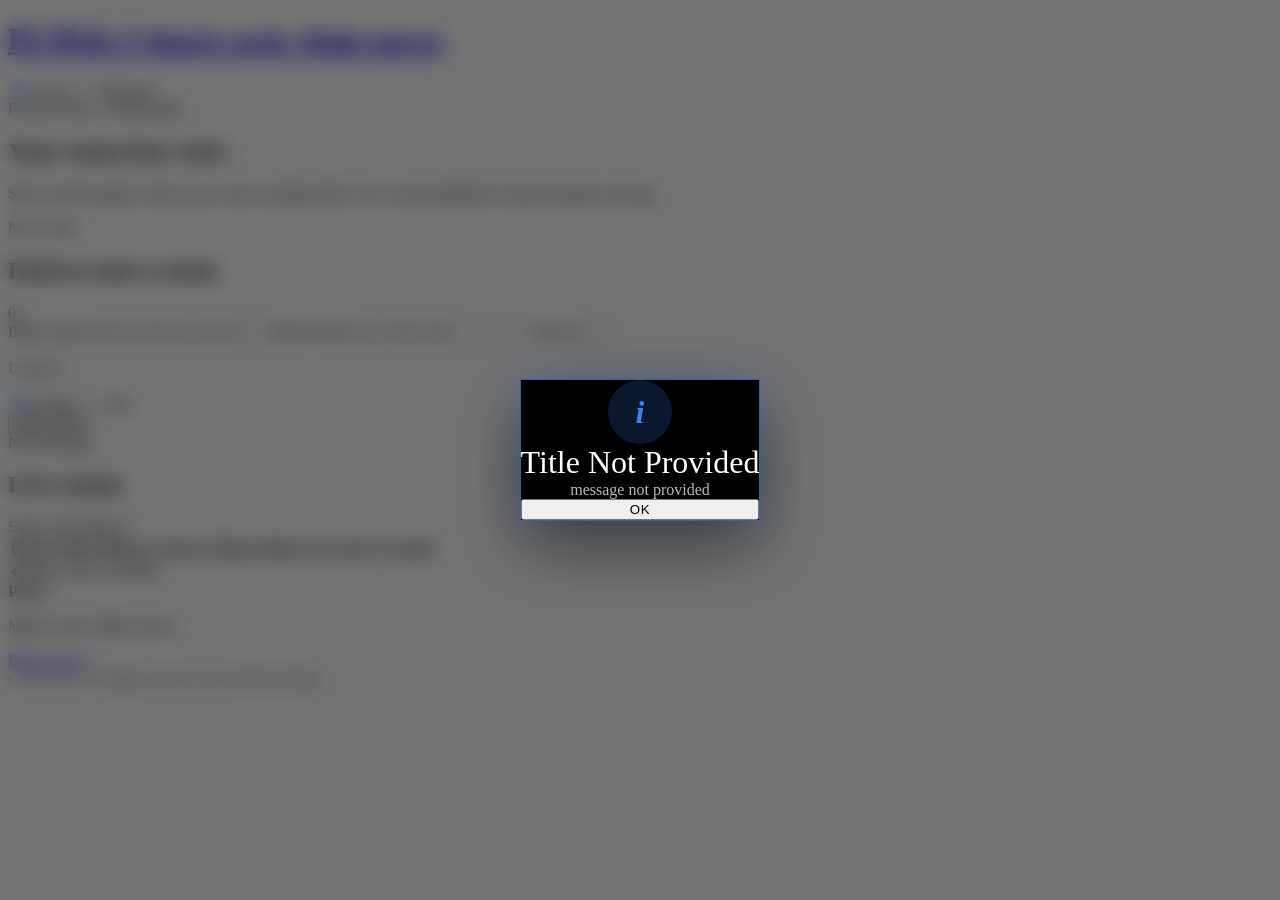
==== index.html @ 02370afb "namePattern" ====
<!doctype html>
<html lang="en">
<head>
    <meta charset="utf-8">
    <meta name="viewport" content="width=device-width, initial-scale=1, viewport-fit=cover">
    <title>Play Pick 2 | Match cards. Make moves</title>
    <meta name="description" content="Create a private Pick 2 game, invite your players, and start the next deal.">
    <meta name="robots" content="index, follow, max-image-preview:large, max-snippet:-1, max-video-preview:-1">
    <link rel="canonical" href="https://danieltongu.github.io/pick-2/">
    <link rel="sitemap" href="https://danieltongu.github.io/pick-2/sitemap.xml">
    <meta name="google-site-verification" content="1y4PstMN0Q7yR-3xCeDPlAHfFBGO3HrWMhTDX8tGJnk">

    <meta property="og:type" content="website">
    <meta property="og:site_name" content="Pick 2">
    <meta property="og:title" content="Play Pick 2 | Match cards. Make moves">
    <meta property="og:description" content="Create a private game, invite your players, and start the next deal.">
    <meta property="og:url" content="https://danieltongu.github.io/pick-2/">
    <meta property="og:locale" content="en_US">

    <meta name="twitter:card" content="summary">
    <meta name="twitter:title" content="Play Pick 2 | Match cards. Make moves">
    <meta name="twitter:description" content="Create a private game, invite your players, and start the next deal.">

    <meta name="pick-2-shared-root" content="./ui/">
    <meta name="pick-2-server-origin" content="">

    <link rel="stylesheet" href="ui/styles/base.css">
    <link rel="stylesheet" href="ui/styles/table.css">
    <link rel="stylesheet" href="ui/styles/home.css">
    <link rel="stylesheet" href="ui/styles/playing-card.css">
    <link rel="stylesheet" href="ui/styles/overlays.css">

    <script type="application/ld+json">
        {
            "@context": "https://schema.org",
            "@type": "WebApplication",
            "name": "Pick 2",
            "url": "https://danieltongu.github.io/pick-2/",
            "description": "A browser card game with Local and Network games.",
            "applicationCategory": "GameApplication",
            "operatingSystem": "Any",
            "browserRequirements": "Requires JavaScript and a modern web browser.",
            "offers": {
                "@type": "Offer",
                "price": "0",
                "priceCurrency": "USD"
            }
        }
    </script>
</head>
<body data-page="home">
<main class="site-shell">
    <header id="app-header">
        <h1>
            <a id="app-home-link" href="./" aria-label="Pick 2 Home">
                <span class="brand-mark">P2</span>
                <span class="brand-copy">
                    Pick 2
                    <small>Match cards. Make moves</small>
                </span>
            </a>
        </h1>
        <aside id="connection-status" class="toggle-switch" data-status="connecting" aria-label="Connection mode. Local connecting.">
            <label>
                <input id="local-mode-input" name="connection-mode" type="radio" value="local" checked>
                <span>Local</span>
            </label>
            <label>
                <input id="network-mode-input" name="connection-mode" type="radio" value="network">
                <span>Network</span>
            </label>
        </aside>
    </header>

    <article id="home-view" aria-labelledby="hero-title">
        <header class="hero">
            <section class="eyebrow">Private rooms · Instant play</section>
            <section>
                <aside>
                    <h2 id="hero-title"><span>Your room.</span><em>Your rules.</em></h2>
                    <p>Start a private game, invite your circle, and play Pick 2 in a room designed to keep the game moving.</p>
                </aside>
                <aside class="card-fan" aria-hidden="true"></aside>
            </section>
        </header>

        <section id="home-directory">
            <aside id="registration">
                <header class="panel-header">
                    <div>
                        <span class="section-kicker">New room</span>
                        <h2>Find or start a room</h2>
                    </div>
                    <span class="step" aria-hidden="true">01</span>
                </header>
                <form id="registration-form">
                    <div id="field-group">
                        <label>
                            <span>Player name</span>
                            <input id="player-name-input" autocomplete="nickname" minlength="2" maxlength="24" required placeholder="What should we call you?">
                        </label>
                        <label>
                            <span>Room name</span>
                            <input id="room-name-input" autocomplete="off" minlength="2" maxlength="48" required placeholder="e.g. Friday night">
                        </label>
                        <label>
                            <span>Seats</span>
                            <input id="player-limit-input" type="number" min="2" max="4" value="4" required>
                        </label>
                    </div>
                    <footer>
                        <p id="request-mode-label" class="control-label">I want to</p>
                        <div id="request-actions">
                            <div id="request-mode-control" class="toggle-switch" role="radiogroup" aria-labelledby="request-mode-label">
                                <label>
                                    <input id="create-mode-input" name="registration-mode" type="radio" value="create" checked>
                                    <span>Create</span>
                                </label>
                                <label>
                                    <input id="join-mode-input" name="registration-mode" type="radio" value="join">
                                    <span>Join</span>
                                </label>
                            </div>
                            <button id="enter-button">Enter room</button>
                        </div>
                    </footer>
                </form>
            </aside>

            <aside id="list-panel">
                <header class="panel-header">
                    <div>
                        <span class="section-kicker">Now playing</span>
                        <h2>Live rooms</h2>
                    </div>
                    <label id="filter-control">
                        <span class="visually-hidden">Status</span>
                        <select id="status-filter">
                            <option value="">All rooms</option>
                            <option value="waiting">Waiting</option>
                            <option value="playing">Playing</option>
                            <option value="finished">Finished</option>
                        </select>
                    </label>
                </header>
                <div class="table-container">
                    <table id="list-table">
                        <thead>
                        <tr>
                            <th scope="col">Room</th>
                            <th scope="col">Status</th>
                            <th scope="col">Players</th>
                            <th scope="col">Viewers</th>
                        <th scope="col">Player limit</th>
                            <th scope="col">Last active</th>
                            <th scope="col">Created</th>
                        </tr>
                        </thead>
                        <tbody id="list-table-body">
                        <tr class="empty-row">
                            <td colspan="7">
                                <span class="empty-state-mark" aria-hidden="true">♣ ♥</span>No rooms available.
                            </td>
                        </tr>
                        </tbody>
                    </table>
                </div>
            </aside>
        </section>
    </article>

    <article id="network-connection-view" data-status="connecting" aria-labelledby="network-connection-title" hidden>
        <header>
            <span class="section-kicker">Network mode</span>
            <h2 id="network-connection-title">Reaching the table…</h2>
        </header>
        <section>
            <i id="network-connection-indicator" aria-hidden="true"></i>
            <section id="network-connection-message" aria-live="polite">Checking the configured and local Pick 2 Network hosts.</section>
            <section id="network-connection-origin" aria-label="Network host address" hidden></section>
        </section>
        <footer id="network-connection-actions">
            <button id="network-connection-retry-button" hidden>Retry</button>
            <button id="network-connection-use-host-button" hidden>Use this host</button>
        </footer>
    </article>

    <footer id="app-footer">
        <div id="app-footer-brand">
            <strong>Pick 2</strong>
            <p>Match cards. Make moves.</p>
        </div>
        <nav id="app-footer-navigation" aria-label="Footer navigation">
            <a href="#app-header">Back to top ↑</a>
        </nav>
        <small id="app-footer-note">
            <span>© <time id="copyright-year" datetime="2026">2026</time> Pick 2. All rights reserved.</span>
            <span>Local and network play</span>
        </small>
    </footer>
</main>

<!-- dialogs -->

<aside id="alert-dialog" class="dialog-overlay" data-status="info" aria-labelledby="alert-title" aria-describedby="alert-message" hidden>
    <div class="dialog-panel">
        <header>
            <i id="alert-icon" data-icon="info" aria-hidden="true"></i>
            <h1 id="alert-title"></h1>
        </header>
        <section id="alert-message"></section>
        <button id="alert-ok-button">OK</button>
    </div>
</aside>

<script type="module" src="main.js"></script>
</body>
</html>
---- ui/styles/playing-card.css ----
:root {
    --card-aspect-ratio: 171 / 241;
    --card-min-height: 91px;
    --card-size: 100cqh;
    --card-gap: calc(var(--container-spacing, 8px) / 2);
}

/* ========================================
   CONTAINERS - Horizontal flow, no wrap
   ======================================== */

.playing-card-area {
    container-type: size;

    font-size: 0;
    white-space: nowrap;
    text-wrap: nowrap;
    text-align: center;

    overscroll-behavior-inline: contain;
    scroll-padding-inline: var(--container-spacing);
    scrollbar-width: none;

    height: 100%;
    min-height: calc(var(--card-min-height) + var(--card-gap) * 2);
    padding: var(--card-gap) 0;
}

.playing-card-area:not(#discard-pile) {
    overflow: hidden;
    overflow-x: auto;
}

.playing-card-area > playing-card,
.playing-card-area > #card-draw-button {
    margin: 0 calc(var(--card-gap) / 2);
}

.playing-card-area > playing-card:first-child,
.playing-card-area > #card-draw-button:first-child {
    margin-left: 0;
}

.playing-card-area > playing-card:last-child,
.playing-card-area > #card-draw-button:last-child {
    margin-right: 0;
}

/* ========================================
   DISCARD PILE - Special layout override
   ======================================== */

#discard-pile {
    --card-gap: 21px;

    position: relative;
    font-size: inherit;
    white-space: normal;

    display: grid;
    place-items: center;
}

#discard-pile[data-is-drag-over="true"]::before {
    content: "";
    position: absolute;
    left: 50%;
    transform: translateX(-50%);
    height: 100%;
    width: calc(var(--card-min-height) * 2);
    border: 1px dashed rgba(255, 255, 255, .12);
    border-radius: 1rem;
}

#discard-pile:empty[data-is-drag-over="true"]::after {
    content: "\1F44D";
}

#discard-pile:empty::after {
    content: "Discard here";
    font-size: 13px;
    font-weight: 500;
    letter-spacing: .04em;

    position: absolute;
    top: 50%;
    left: 50%;
    transform: translate(-50%, -50%);
}

#discard-pile > playing-card {
    position: absolute;
    left: 50%;
    top: 50%;
    transform: translate(-50%, -50%) rotate(var(--card-rotation));
    transform-origin: center center;

    transition:
            transform .25s cubic-bezier(.34, 1.56, .64, 1),
            box-shadow .3s ease,
            opacity .3s ease,
            background .3s ease;
}

/* ========================================
   DRAG IMAGE (Body-level card)
   ======================================== */

body > playing-card {
    position: fixed;
    pointer-events: none;
    z-index: 9999;
}

/* ========================================
   CARDS & DRAW BUTTON - Shared sizing
   ======================================== */

playing-card,
#card-draw-button {
    display: inline-block;
    text-align: center;

    height: var(--card-size);
    aspect-ratio: var(--card-aspect-ratio);
    width: auto;

    --card-height: var(--card-size);
    --card-width: calc(var(--card-height) * (170 / 240));

    border-radius: calc(var(--card-width) / 10);
    flex: 0 0 auto;
    min-height: var(--card-min-height);
}

/* ========================================
   DRAG HANDLE
   ======================================== */

.playing-card-drag-handle {
    cursor: grab;
    touch-action: none;
    user-select: none;
    position: absolute;
    z-index: 3;
    top: 0;
    left: 50%;
    transform: translateX(-50%);
    display: grid;
    place-items: start center;
    width: 100%;
    height: calc(var(--card-height) / 3);
}

.playing-card-drag-handle::before {
    content: "";
    display: block;
    width: calc(100% / 3);
    height: .25rem;
    margin-top: .35rem;
    border-radius: var(--container-radius);
    background: currentColor;
    opacity: .3;
}

.playing-card-drag-handle:hover::before {
    opacity: .7;
}

.playing-card-drag-handle:active {
    cursor: grabbing;
}

playing-card[data-is-draggable="false"] > .playing-card-drag-handle {
    cursor: pointer;
    touch-action: manipulation;
}

/* ========================================
   PLAYING CARD
   ======================================== */

playing-card {
    --symbol: "";
    --color: black;
    --card-rotation: 0deg;
    --corner-font-size: calc(var(--card-width) / 4);
    --center-symbol-size: calc(var(--card-height) / 1.7);
    --joker-font-size: calc(var(--card-width) / 7);
    --joker-size: 73%;
    --card-back-primary: #c41e3a;
    --card-back-secondary: #f0f0f0;
    --card-back-pattern:
            repeating-linear-gradient(45deg, var(--card-back-secondary) 0 1px, transparent 1px 10px),
            repeating-linear-gradient(-45deg, var(--card-back-secondary) 0 1px, transparent 1px 10px),
            var(--card-back-primary);

    font-family: "Segoe UI", Roboto, system-ui, sans-serif;
    position: relative;
    vertical-align: top;
    background: #FFFFFF; /* Same color as the joker image background */
    border: 1px solid #1a1a1a;
    box-shadow: none;
    color: var(--color);

    user-select: none;
    cursor: pointer;
    transition:
            box-shadow .3s ease,
            opacity .3s ease,
            background .3s ease;
}

playing-card:is([data-is-face-down="true"]) {
    background: var(--card-back-pattern);
    background-size: calc(var(--card-width) / 8) calc(var(--card-width) / 8);
}

#discard-pile > playing-card:last-child {
    box-shadow: var(--shadow-black);
}

/* ========================================
   CARD CENTER - Rank/Suit display
   ======================================== */

playing-card:hover > .playing-card-center::before {
    transform: scale(1.05);
}

playing-card > .playing-card-center {
    position: absolute;
    top: 50%;
    left: 50%;
    transform: translate(-50%, -50%);
    pointer-events: none;
}

playing-card > .playing-card-center::before {
    content: var(--symbol);
    font-size: var(--center-symbol-size);
    line-height: 1;
    transition: transform .4s ease;
}

/* ========================================
   JOKER SPECIAL STYLES
   ======================================== */

playing-card[data-value="joker"] > .playing-card-center::before {
    content: "";
    display: block;
    width: var(--joker-size);
    height: var(--joker-size);
    background-image: url("../images/joker.png");
    background-size: contain;
    background-repeat: no-repeat;
    background-position: center;
}

playing-card[data-value="joker"] > .playing-card-center {
    display: grid;
    place-items: center;
    width: var(--card-width);
    height: var(--card-height);
}

playing-card[data-value="joker"]::before,
playing-card[data-value="joker"]::after {
    content: "J\A O\A K\A E\A R";
    --corner-font-size: var(--joker-font-size);
    letter-spacing: .05em;
    line-height: 1.1;
}

/* ========================================
   SUIT COLORS
   ======================================== */

playing-card[data-suit="hearts"],
playing-card[data-suit="diamonds"],
playing-card[data-suit="red"] {
    --color: #c41e3a;
}

playing-card[data-suit="clubs"],
playing-card[data-suit="spades"],
playing-card[data-suit="black"] {
    --color: #1a1a1a;
}

playing-card[data-suit="hearts"] {
    --symbol: "♥";
}

playing-card[data-suit="diamonds"] {
    --symbol: "♦";
}

playing-card[data-suit="clubs"] {
    --symbol: "♣";
}

playing-card[data-suit="spades"] {
    --symbol: "♠";
}

/* ========================================
   CARD CORNERS - Rank/Suit indicators
   ======================================== */

playing-card::before,
playing-card::after {
    pointer-events: none;
    content: attr(data-value) "\A" var(--symbol);
    position: absolute;
    z-index: 2;
    white-space: pre;
    line-height: .9;
    font-size: var(--corner-font-size);
    font-weight: 800;
    text-transform: uppercase;
    text-shadow: 0 1px 1px rgba(255, 255, 255, .3);
    letter-spacing: -.02em;
}

playing-card::before {
    top: calc(var(--card-height) / 17);
    left: calc(var(--card-width) / 17);
}

playing-card::after {
    right: calc(var(--card-width) / 17);
    bottom: calc(var(--card-height) / 17);
    transform: rotate(180deg);
}

playing-card[data-is-face-down="true"]::before,
playing-card[data-is-face-down="true"]::after,
playing-card[data-is-face-down="true"] > .playing-card-center {
    display: none;
}

/* ========================================
   DRAGGING STATE
   ======================================== */

playing-card[data-is-dragging="true"] {
    opacity: 0;
    visibility: hidden;
    pointer-events: none;
}

/* ========================================
   DRAW CARD BUTTON - Placeholder card
   ======================================== */

#card-draw-button {
    --plus-length: calc(var(--card-width) * .50);
    --plus-length-hover: calc(var(--card-width) * .70);
    --plus-thickness: calc(var(--card-width) * .035);

    position: relative;
    display: inline-block;
    background: rgba(255, 255, 255, .08);
    color: white;
    background: var(--forest-soft);
    transition:
            background .3s ease,
            border-color .3s ease,
            color .3s ease;
}

#card-draw-button::before,
#card-draw-button::after {
    /*pointer-events: none;*/
    content: "";
    position: absolute;
    left: 50%;
    top: 50%;
    background: currentColor;
    transform: translate(-50%, -50%);
    transition:
            width .3s ease,
            height .3s ease;
}

#card-draw-button::before {
    width: var(--plus-length);
    height: var(--plus-thickness);
}

#card-draw-button::after {
    width: var(--plus-thickness);
    height: var(--plus-length);
}

#card-draw-button > span[data-draw-allowance] {
    position: absolute;
    bottom: calc(var(--card-height) / 17);
    font-size: calc(var(--card-height) / 8);
    line-height: 1;
    pointer-events: none;
    left: 50%;
    transform: translateX(-50%);
}

#card-draw-button > span[data-draw-allowance]::before {
    content: "draw ";
}

#card-draw-button > span[data-draw-allowance]::after {
    content: attr(data-draw-allowance);
}

#card-draw-button:hover::before {
    width: var(--plus-length-hover);
}

#card-draw-button:hover::after {
    height: var(--plus-length-hover);
}

#card-draw-button:disabled {
    opacity: 1;
}

#card-draw-button:disabled:hover::before {
    width: var(--plus-length);
}

#card-draw-button:disabled:hover::after {
    height: var(--plus-length);
}

/* ========================================
   PRINT STYLES
   ======================================== */

@media print {
    playing-card,
    #card-draw-button {
        height: 240px;
        width: 170px;

        --card-height: 240px;
        --card-width: 170px;
    }

    playing-card {
        break-inside: avoid;
    }

    #card-draw-button {
        border: 1px solid rgba(0, 0, 0, .2);
        background: #f5f5f5;
        color: #333;
    }
}

/* ========================================
   REDUCED MOTION
   ======================================== */

@media (prefers-reduced-motion: reduce) {
    playing-card,
    #discard-pile > playing-card,
    playing-card > .playing-card-center::before,
    #card-draw-button,
    #card-draw-button::before,
    #card-draw-button::after {
        transition: none;
    }
}
---- ui/styles/overlays.css ----
.dialog-overlay {
    --accent: dodgerblue;

    position: fixed;
    inset: 0;
    z-index: 1000;
    display: grid;
    place-items: center;
    padding: var(--container-spacing);
    color: white;
    background: rgba(0, 0, 0, .55);
    backdrop-filter: blur(10px);
    animation: fadeIn .25s ease;
}

@keyframes fadeIn {
    from { opacity: 0; }
    to { opacity: 1; }
}

/* ========================================
   DIALOG BASE
   ======================================== */

.dialog-panel {
    max-width: 94vw;
    max-height: 94vh;
    text-align: center;
    display: grid;
    grid-template-rows: auto 1fr auto;
    gap: calc(var(--container-spacing) * 2);
    padding: calc(var(--container-spacing) * 2);
    border: 1px solid color-mix(in srgb, var(--accent) 55%, white 10%);
    border-radius: var(--container-radius);
    background: black;
    box-shadow:
            0 24px 70px rgba(0, 0, 0, .5),
            0 0 34px color-mix(in srgb, var(--accent) 26%, transparent);
    animation: slideUp .3s ease;
}

.dialog-panel-large {
    max-width: 980px;
    max-height: 90vh;
    overflow-y: auto;
}

.dialog-panel > header {
    display: grid;
    gap: var(--container-spacing);
}

.dialog-panel > header > h1 {
    margin: 0;
    font-size: xx-large;
    font-weight: 500;
    text-transform: capitalize;
}

.dialog-panel > header > p {
    margin: 0;
    color: var(--accent);
}

.dialog-panel > header > p:last-of-type {
    font-size: small;
}

.dialog-panel > section {
    overflow: auto;
    display: grid;
    gap: var(--container-spacing);
    color: rgba(255, 255, 255, .72);
}

.dialog-panel > footer {
    display: grid;
    grid-template-columns: repeat(auto-fit, minmax(80px, 1fr));
    gap: 1rem;
}

.dialog-panel button {
    --button-padding: 1rem;
    --button-background: var(--accent);
    --button-weight: bold;
    --button-transform-duration: .15s;

    text-transform: uppercase;
    letter-spacing: .05em;
}

.dialog-panel button:hover {
    filter: brightness(130%);
}

@keyframes slideUp {
    from {
        opacity: 0;
        transform: translateY(20px);
    }
    to {
        opacity: 1;
        transform: translateY(0);
    }
}

/* ========================================
   ALERT DIALOG
   ======================================== */

#alert-dialog[data-status="info"] {
    --accent: #3b82f6;
}

#alert-dialog[data-status="warning"] {
    --accent: #f59e0b;
}

#alert-dialog[data-status="error"] {
    --accent: #dc2626;
}

#alert-dialog[data-status="success"] {
    --accent: #22c55e;
}

#alert-icon {
    display: grid;
    place-items: center;
    width: 4rem;
    aspect-ratio: 1;
    justify-self: center;
    border-radius: 50%;
    background: color-mix(in srgb, var(--accent) 18%, transparent);
    color: var(--accent);
    font-size: xx-large;
    font-weight: 700;
}

#alert-icon[data-icon="info"]::before {
    content: "i";
}

#alert-icon[data-icon="warning"]::before {
    content: "⚠";
}

#alert-icon[data-icon="error"]::before {
    content: "✕";
}

#alert-icon[data-icon="success"]::before {
    content: "✓";
}

#alert-title:empty::before {
    content: "title not provided";
}

#alert-message:empty::before {
    content: "message not provided";
}


/* ========================================
   COUNTDOWN DIALOG
   ======================================== */

#countdown-dialog {
    --accent: #edbb99;
}

#countdown-value {
    display: grid;
    place-items: center;
    height: 7rem;
    aspect-ratio: 1;
    line-height: 1;
    margin: 0 auto;
    font-size: 5em;
    font-weight: 800;

    border-radius: 999px;
    animation: countdown-box-shadow-strobe 1s ease-in-out infinite;
}

@keyframes countdown-box-shadow-strobe {
    0%, 100% {
        box-shadow:
                inset 0 0 0 2px rgba(255, 255, 255, .08),
                0 0 32px var(--accent);
    }

    50% {
        box-shadow:
                inset 0 0 0 2px rgba(255, 255, 255, .24),
                0 0 64px var(--accent);
    }
}

@media (prefers-reduced-motion: reduce) {
    #countdown-value {
        animation: none;
    }
}


#countdown-ok-button {
    --button-color: black;
}


/* ========================================
   SUIT SELECTION DIALOG
   ======================================== */
#suit-selection-dialog {
    --accent: #00ff05;
    --button-color: black;
}

#suit-selection-panel {
    display: grid;
    grid-template-columns: repeat(4, minmax(60px, 1fr));
    gap: var(--container-spacing);
    padding: 2px;
}

#suit-selection-panel label {
    display: grid;
    place-items: center;
    font-size: clamp(3rem, 7vw, 11rem);
    aspect-ratio: 1;
    background: ghostwhite;
    color: black;
    border: 2px solid transparent;
    border-radius: var(--container-radius);
    cursor: pointer;
    transition: background-color .2s ease, border-color .2s ease, color .2s ease, transform .2s ease;
}

#suit-selection-panel label:hover {
    border-color: var(--accent);
}

#suit-selection-panel label:has(input:focus-visible) {
    outline: 3px solid var(--accent);
    outline-offset: 3px;
}

#suit-selection-panel input {
    position: absolute;
    opacity: 0;
    pointer-events: none;
}

#suit-selection-panel label[data-suit="hearts"],
#suit-selection-panel label[data-suit="diamonds"] {
    color: crimson;
}

#suit-selection-panel label:has(input:checked) {
    border-color: var(--accent);
    color: var(--accent);
    background: transparent;
}


/* ========================================
   RESULTS DIALOG
   ======================================== */

#stats-panel {
    overflow: auto;
}

#message-output {
    gap: 0;
    border-bottom: 1px solid;
    border-top: 1px solid;
}

#message-output:has(tbody > tr) > #selected-player-hand:not(:has(*))::before {
    content: "Select a player to see their hand.";
}

#player-stats-table tbody tr[data-is-winner="true"] {
    color: gold;
}

#selected-player-hand {
    overflow-x: auto;
    overflow-y: hidden;
    border-top: 1px solid;
    white-space: nowrap;
    background: rgb(0 255 255 / .17);
    color: cyan;
    font-size: small;
    font-style: italic;
}

#selected-player-hand > playing-card {
    pointer-events: none;
}
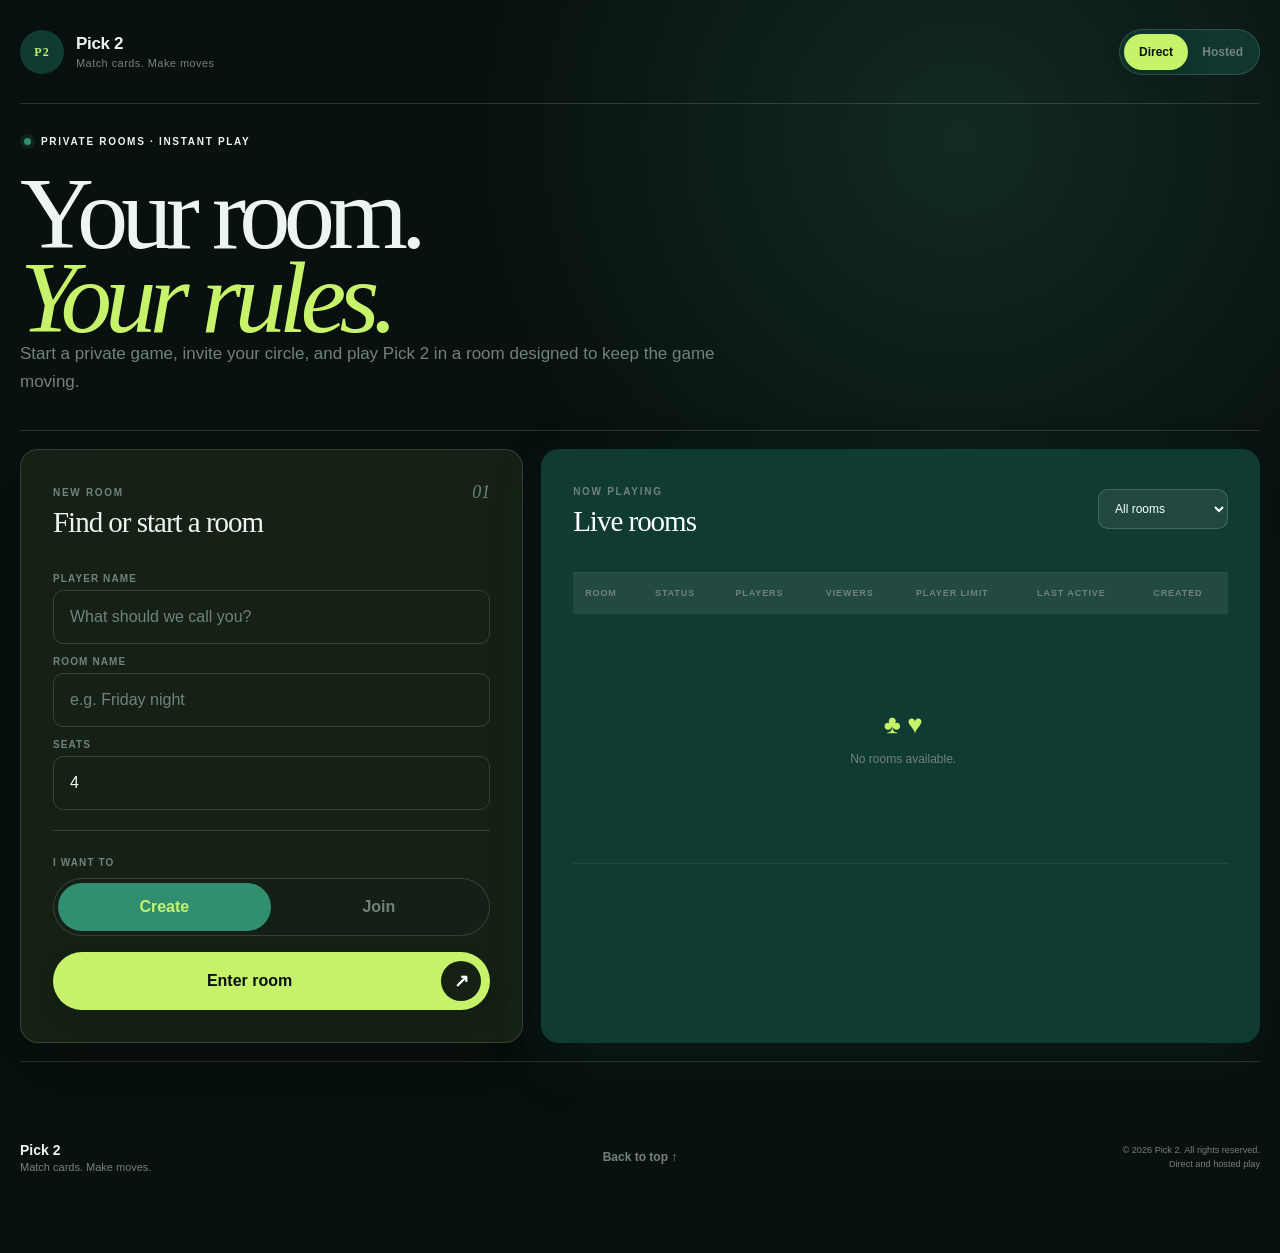
==== commit 20b775b0: "Renamed the mode contract consistently" ====
--- a/index.html
+++ b/index.html
@@ -22,6 +22,7 @@
     <meta name="twitter:description" content="Create a private game, invite your players, and start the next deal.">
 
     <meta name="pick-2-shared-root" content="./ui/">
+    <!-- Set to the separate Hosted server origin for GitHub Pages deployments; empty uses this page's origin. -->
     <meta name="pick-2-server-origin" content="">
 
     <link rel="stylesheet" href="ui/styles/base.css">
@@ -36,7 +37,7 @@
             "@type": "WebApplication",
             "name": "Pick 2",
             "url": "https://danieltongu.github.io/pick-2/",
-            "description": "A browser card game with Local and Network games.",
+            "description": "A browser card game with Direct and Hosted games.",
             "applicationCategory": "GameApplication",
             "operatingSystem": "Any",
             "browserRequirements": "Requires JavaScript and a modern web browser.",
@@ -60,14 +61,14 @@
                 </span>
             </a>
         </h1>
-        <aside id="connection-status" class="toggle-switch" data-status="connecting" aria-label="Connection mode. Local connecting.">
+        <aside id="connection-status" class="toggle-switch" data-status="connecting" aria-label="Connection mode. Direct connecting.">
             <label>
-                <input id="local-mode-input" name="connection-mode" type="radio" value="local" checked>
-                <span>Local</span>
+                <input id="direct-mode-input" name="connection-mode" type="radio" value="direct" checked>
+                <span>Direct</span>
             </label>
             <label>
-                <input id="network-mode-input" name="connection-mode" type="radio" value="network">
-                <span>Network</span>
+                <input id="hosted-mode-input" name="connection-mode" type="radio" value="hosted">
+                <span>Hosted</span>
             </label>
         </aside>
     </header>
@@ -170,19 +171,22 @@
     </article>
 
     <article id="network-connection-view" data-status="connecting" aria-labelledby="network-connection-title" hidden>
-        <header>
-            <span class="section-kicker">Network mode</span>
-            <h2 id="network-connection-title">Reaching the table…</h2>
+        <header class="network-panel-header">
+            <span class="section-kicker">Hosted mode</span>
+            <h2 id="network-connection-title"></h2>
+            <p id="network-connection-message" aria-live="polite"></p>
         </header>
-        <section>
+        <form id="network-connection-form">
+            <label for="network-connection-origin">Network host address</label>
+            <div class="network-connection-field">
+                <input id="network-connection-origin" type="url" inputmode="url" autocomplete="url" spellcheck="false" placeholder="https://play.example.com" aria-describedby="network-connection-help">
+                <button id="network-connection-connect-button" type="submit" disabled>Connecting…</button>
+            </div>
+            <p id="network-connection-help">Provide the server origin or WebSocket URL. Pick 2 will resolve the WebSocket endpoint.</p>
+        </form>
+        <section class="network-connection-status" aria-hidden="true">
             <i id="network-connection-indicator" aria-hidden="true"></i>
-            <section id="network-connection-message" aria-live="polite">Checking the configured and local Pick 2 Network hosts.</section>
-            <section id="network-connection-origin" aria-label="Network host address" hidden></section>
         </section>
-        <footer id="network-connection-actions">
-            <button id="network-connection-retry-button" hidden>Retry</button>
-            <button id="network-connection-use-host-button" hidden>Use this host</button>
-        </footer>
     </article>
 
     <footer id="app-footer">
@@ -195,7 +199,7 @@
         </nav>
         <small id="app-footer-note">
             <span>© <time id="copyright-year" datetime="2026">2026</time> Pick 2. All rights reserved.</span>
-            <span>Local and network play</span>
+            <span>Direct and hosted play</span>
         </small>
     </footer>
 </main>
@@ -205,7 +209,7 @@
 <aside id="alert-dialog" class="dialog-overlay" data-status="info" aria-labelledby="alert-title" aria-describedby="alert-message" hidden>
     <div class="dialog-panel">
         <header>
-            <i id="alert-icon" data-icon="info" aria-hidden="true"></i>
+            <span id="alert-icon" data-icon="info" aria-hidden="true"></span>
             <h1 id="alert-title"></h1>
         </header>
         <section id="alert-message"></section>
--- a/ui/styles/base.css
+++ b/ui/styles/base.css
@@ -0,0 +1,309 @@
+/* Shared design tokens, document structure, and interface foundations. */
+
+:root {
+    color-scheme: dark;
+
+    --container-spacing: 1rem;
+    --control-padding: .5rem 1rem;
+    --container-radius: 1rem;
+
+    --black: #08110f;
+    --gray: #71827d;
+    --dark-green: #103b32;
+    --red: #d84a5a;
+    --green: #2f8f70;
+    --light-green: #c7f36b;
+    --peach: #edbb99;
+    --blue: dodgerblue;
+    --orange: #f2a65a;
+    --ink: #ecf5f0;
+    --white: #fbfffd;
+    --cyan: #5de3df;
+    --gold: gold;
+
+    --line: rgba(255, 255, 255, .14);
+    --shadow: 0 26px 70px rgba(0, 0, 0, .32);
+    --shadow-black: 0 .35rem 1rem rgba(0, 0, 0, .22);
+}
+
+* {
+    box-sizing: border-box;
+}
+
+html {
+    min-height: 100%;
+    scroll-behavior: smooth;
+}
+
+body {
+    --body-font: Inter, ui-sans-serif, -apple-system, BlinkMacSystemFont, "Segoe UI", sans-serif;
+    --display-font: Georgia, "Times New Roman", serif;
+
+    min-height: 100vh;
+    margin: 0;
+    background:
+        radial-gradient(circle at 75% 11%, rgba(47, 108, 89, .28), transparent 30rem),
+        var(--black);
+    color: var(--ink);
+    font-family: var(--body-font);
+    font-size: 1rem;
+    font-style: normal;
+    font-weight: 400;
+    line-height: normal;
+    letter-spacing: normal;
+    text-align: start;
+    text-decoration: none;
+    text-transform: none;
+    text-wrap: wrap;
+    white-space: normal;
+    -webkit-font-smoothing: antialiased;
+}
+
+button,
+input,
+select {
+    font: inherit;
+    color: inherit;
+}
+
+button,
+label,
+select {
+    touch-action: manipulation;
+}
+
+button:disabled,
+select:disabled {
+    cursor: not-allowed;
+}
+
+.toggle-switch,
+button {
+    min-height: var(--button-min-height, 44px);
+    padding: var(--button-padding, var(--control-padding));
+    border: var(--button-border, 1px solid var(--line));
+    border-radius: var(--button-radius, 999px);
+    background: var(--button-background, var(--dark-green));
+    color: var(--button-color, var(--white));
+    font-weight: var(--button-weight, 600);
+    cursor: pointer;
+    transition:
+        background .2s ease,
+        transform var(--button-transform-duration, .1s) ease;
+}
+
+button:active {
+    transform: scale(.97);
+}
+
+a {
+    color: inherit;
+    text-decoration: none;
+}
+
+[hidden] {
+    display: none !important;
+}
+
+:where(a, button, input, select, summary, [tabindex], .toggle-switch):focus-visible {
+    outline: 3px solid var(--light-green);
+    outline-offset: 3px;
+}
+
+.site-shell {
+    width: calc(100% - 24px);
+    margin: 0 auto;
+}
+
+#app-header {
+    min-height: 86px;
+    display: grid;
+    grid-template-columns: 1fr auto;
+    align-items: center;
+    gap: 24px;
+    border-bottom: 1px solid var(--line);
+}
+
+.brand-copy,
+summary > span:first-child {
+    font-size: 17px;
+    letter-spacing: -.02em;
+}
+
+#app-header > h1 {
+    margin: 0;
+}
+
+#app-home-link {
+    display: grid;
+    grid-template-columns: auto 1fr;
+    align-items: center;
+    gap: 12px;
+}
+
+.brand-mark,
+.hero h2,
+.panel-header h2,
+.step,
+.empty-state-mark,
+.dialog-panel > header > h1,
+#alert-icon {
+    font-family: var(--display-font);
+}
+
+.brand-mark {
+    width: 44px;
+    height: 44px;
+    display: grid;
+    place-items: center;
+    border-radius: 50%;
+    background: var(--dark-green);
+    color: var(--light-green);
+    font-size: 12px;
+    font-weight: 700;
+    line-height: 1;
+    letter-spacing: .08em;
+    box-shadow: 0 8px 22px rgba(23, 23, 19, .18);
+}
+
+.brand-copy,
+.brand-copy small {
+    display: block;
+}
+
+.brand-copy {
+    font-weight: 700;
+}
+
+.brand-copy small {
+    display: none;
+    margin-top: 3px;
+    color: var(--gray);
+    font-weight: 500;
+    letter-spacing: .04em;
+}
+
+.eyebrow,
+.section-kicker,
+#field-group label > span,
+.control-label {
+    font-weight: 800;
+    font-size: 10px;
+    text-transform: uppercase;
+}
+
+#connection-status,
+#status-filter,
+#app-footer-navigation a {
+    font-size: 12px;
+}
+
+.brand-copy small,
+#player-idle-warning,
+#app-footer {
+    font-size: 11px;
+}
+
+#app-footer {
+    min-height: 106px;
+    display: grid;
+    grid-template-columns: 1fr;
+    align-items: center;
+    gap: 16px;
+    padding: 5rem 0;
+    border-top: 1px solid var(--line);
+    color: var(--gray);
+    text-align: center;
+}
+
+#app-footer-brand strong,
+#app-footer-brand p {
+    display: block;
+    margin: 0;
+}
+
+#app-footer-brand strong {
+    margin-bottom: 3px;
+    color: var(--ink);
+    font-size: 14px;
+}
+
+#app-footer-navigation {
+    display: grid;
+    grid-auto-flow: column;
+    grid-auto-columns: max-content;
+    justify-self: center;
+    gap: 16px;
+}
+
+#app-footer-navigation a {
+    font-weight: 700;
+}
+
+#app-footer-navigation a:hover {
+    text-decoration: underline;
+}
+
+#app-footer-note {
+    justify-self: center;
+    text-align: center;
+}
+
+#app-footer-note span {
+    display: block;
+}
+
+#app-footer-note span + span {
+    margin-top: 4px;
+}
+
+.visually-hidden {
+    position: absolute !important;
+    width: 1px !important;
+    height: 1px !important;
+    padding: 0 !important;
+    margin: -1px !important;
+    overflow: hidden !important;
+    clip: rect(0, 0, 0, 0) !important;
+    white-space: nowrap !important;
+    border: 0 !important;
+}
+
+@media (min-width: 721px) {
+    .site-shell {
+        width: min(1240px, calc(100% - 40px));
+    }
+
+    #app-header {
+        min-height: 104px;
+    }
+
+    .brand-copy small {
+        display: block;
+    }
+
+    #app-footer {
+        grid-template-columns: 1fr auto 1fr;
+        gap: 24px;
+        text-align: start;
+    }
+
+    #app-footer-note {
+        justify-self: end;
+        text-align: right;
+    }
+}
+
+@media (prefers-reduced-motion: reduce) {
+    html {
+        scroll-behavior: auto;
+    }
+
+    *,
+    *::before,
+    *::after {
+        animation-duration: .01ms !important;
+        animation-iteration-count: 1 !important;
+        transition-duration: .01ms !important;
+    }
+}
--- a/ui/styles/table.css
+++ b/ui/styles/table.css
@@ -0,0 +1,137 @@
+/* Shared table foundations and data presentation. */
+
+.table-container {
+    overflow-x: auto;
+    border-top: 1px solid color-mix(in srgb, var(--white) 12%, transparent);
+}
+
+table {
+    --table-heading-padding: var(--container-spacing);
+    --table-cell-padding: var(--container-spacing);
+    --table-border: none;
+    --table-font-size: 12px;
+
+    width: 100%;
+    border: var(--table-border);
+    border-collapse: collapse;
+    font-size: var(--table-font-size);
+}
+
+thead {
+    background: color-mix(in srgb, var(--white) 8%, transparent);
+}
+
+th {
+    padding: var(--table-heading-padding);
+    color: var(--gray);
+    font-size: 9px;
+    font-weight: 800;
+    letter-spacing: .1em;
+    text-align: left;
+    text-transform: uppercase;
+    text-wrap: nowrap;
+}
+
+tr {
+    border-bottom: 1px solid color-mix(in srgb, var(--white) 8%, transparent);
+    transition:
+            background-color .2s ease,
+            color .2s ease;
+}
+
+td {
+    padding: var(--table-cell-padding);
+    font-weight: 500;
+    text-wrap: nowrap;
+}
+
+table:has(> tbody:empty)::after {
+    content: "no entries";
+    display: table-caption;
+    caption-side: bottom;
+    padding: var(--table-cell-padding);
+    color: var(--gray);
+    font-size: small;
+    font-style: italic;
+}
+
+tbody tr[tabindex] {
+    cursor: pointer;
+}
+
+tbody tr:is(:hover, :focus-visible) {
+    background: color-mix(in srgb, var(--cyan) 12%, transparent);
+}
+
+tbody tr:focus-visible {
+    outline-offset: -3px;
+}
+
+tbody tr[data-is-selected="true"] {
+    color: var(--cyan);
+}
+
+td:empty::before {
+    content: "--";
+    display: inline-block;
+    font-style: italic;
+}
+
+td::before {
+    transition: content .2s ease-in-out;
+}
+
+td[data-room-name]::before {
+    content: attr(data-room-name);
+}
+
+td[data-status]::before {
+    content: attr(data-status);
+}
+
+td[data-status] > .status-indicator {
+    display: inline-block;
+    width: .8rem;
+    height: .8rem;
+    margin-left: var(--container-spacing);
+    border-radius: var(--container-radius);
+    vertical-align: middle;
+    background: var(--gray);
+    transition: background .2s ease-in-out;
+}
+
+td[data-status="waiting"] > .status-indicator {
+    background: var(--orange);
+}
+
+td[data-status="playing"] > .status-indicator {
+    background: var(--green);
+}
+
+td[data-status="finished"] > .status-indicator {
+    background: var(--gold);
+}
+
+td[data-status="error"] > .status-indicator {
+    background: var(--red);
+}
+
+td[data-player-count]::before {
+    content: attr(data-player-count);
+}
+
+td[data-viewer-count]::before {
+    content: attr(data-viewer-count);
+}
+
+td[data-player-limit]::before {
+    content: attr(data-player-limit);
+}
+
+td[data-last-active-at]::before {
+    content: attr(data-last-active-at);
+}
+
+td[data-created-at]::before {
+    content: attr(data-created-at);
+}
--- a/ui/styles/home.css
+++ b/ui/styles/home.css
@@ -0,0 +1,623 @@
+/* styles for the index page */
+
+.toggle-switch {
+    --button-background: color-mix(in srgb, var(--dark-green) 90%, var(--black));
+    --button-border: 1px solid var(--line);
+
+    display: grid;
+    grid-template-columns: 1fr 1fr;
+    gap: 2px;
+    padding: 4px;
+}
+
+.toggle-switch > label {
+    cursor: pointer;
+    position: relative;
+}
+
+.toggle-switch > label > input {
+    position: absolute;
+    opacity: 0;
+    pointer-events: none;
+}
+
+.toggle-switch > label > span {
+    min-width: 64px;
+    min-height: 36px;
+    height: 100%;
+    display: grid;
+    place-items: center;
+    padding: 0 12px;
+    border-radius: 999px;
+    color: var(--gray);
+    font-weight: 750;
+    transition: background-color .2s ease, color .2s ease, box-shadow .2s ease;
+}
+
+.toggle-switch > label:has(input:checked) > span {
+    background: var(--light-green);
+    color: var(--black);
+    box-shadow: 0 5px 18px color-mix(in srgb, var(--black) 28%, transparent);
+}
+
+.toggle-switch > label:has(input:focus-visible) > span {
+    outline: 3px solid var(--light-green);
+    outline-offset: 2px;
+}
+
+.toggle-switch > label:has(input:disabled) {
+    opacity: .36;
+    cursor: not-allowed;
+}
+
+.hero {
+    display: grid;
+    gap: 24px;
+    padding: 58px 0 2rem;
+    border-bottom: 1px solid var(--line);
+}
+
+.hero > section:last-child {
+    display: grid;
+    grid-template-columns: 1fr;
+    align-items: center;
+    gap: clamp(30px, 6vw, 90px);
+}
+
+.eyebrow,
+.section-kicker {
+    letter-spacing: .17em;
+}
+
+.eyebrow {
+    display: grid;
+    grid-template-columns: auto 1fr;
+    align-items: center;
+    gap: 10px;
+}
+
+.eyebrow::before {
+    content: "";
+    width: 7px;
+    height: 7px;
+    margin-left: 4px;
+    border-radius: 50%;
+    background: var(--green);
+    box-shadow: 0 0 0 4px color-mix(in srgb, var(--green) 15%, transparent);
+}
+
+.hero h2 {
+    margin: 0;
+    font-size: clamp(56px, 17vw, 75px);
+    font-weight: 500;
+    line-height: .82;
+    letter-spacing: -.066em;
+}
+
+.hero h2 span,
+.hero h2 em {
+    display: block;
+    text-wrap: nowrap;
+}
+
+.hero h2 em {
+    color: var(--light-green);
+    font-weight: 400;
+}
+
+.hero p {
+    margin: 0;
+    color: var(--gray);
+    font-size: 17px;
+    line-height: 1.65;
+}
+
+.card-fan {
+    container-type: inline-size;
+    position: relative;
+    justify-self: center;
+    width: min(calc(100% - 56px), 340px);
+    aspect-ratio: 3 / 2;
+    min-width: 0;
+}
+
+.card-fan > playing-card {
+    --card-size: clamp(100px, 36cqi, 130px);
+    --card-left: 50%;
+    --card-shift-y: 0%;
+
+    position: absolute;
+    bottom: calc(var(--card-size) / 7);
+    left: var(--card-left);
+    pointer-events: none;
+    transform: translate(-50%, var(--card-shift-y)) rotate(var(--card-rotation));
+    transform-origin: 50% 110%;
+}
+
+.card-fan > playing-card:nth-child(1) {
+    --card-left: 22%;
+    --card-shift-y: 14%;
+    --card-rotation: -24deg;
+}
+
+.card-fan > playing-card:nth-child(2) {
+    --card-left: 30%;
+    --card-shift-y: 6%;
+    --card-rotation: -16deg;
+}
+
+.card-fan > playing-card:nth-child(3) {
+    --card-left: 40%;
+    --card-rotation: -8deg;
+}
+
+.card-fan > playing-card:nth-child(5) {
+    --card-left: 60%;
+    --card-rotation: 8deg;
+}
+
+.card-fan > playing-card:nth-child(6) {
+    --card-left: 70%;
+    --card-shift-y: 6%;
+    --card-rotation: 16deg;
+}
+
+.card-fan > playing-card:nth-child(7) {
+    --card-left: 78%;
+    --card-shift-y: 14%;
+    --card-rotation: 24deg;
+}
+
+#home-directory {
+    display: grid;
+    grid-template-columns: 1fr;
+    gap: 18px;
+    padding: 18px 0;
+}
+
+#registration,
+#list-panel {
+    min-width: 0;
+    padding: 25px;
+    border-radius: 18px;
+}
+
+#registration {
+    border: 1px solid var(--line);
+    --dark-green: color-mix(in srgb, var(--light-green) 7%, var(--black));;
+    background: var(--dark-green);
+    box-shadow: var(--shadow);
+}
+
+#list-panel {
+    background: var(--dark-green);
+    color: var(--white);
+    box-shadow: 0 20px 55px color-mix(in srgb, var(--dark-green) 17%, transparent);
+}
+
+.panel-header {
+    display: grid;
+    grid-template-columns: 1fr auto;
+    align-items: start;
+    gap: 18px;
+    margin-bottom: 34px;
+}
+
+.panel-header h2 {
+    margin: 7px 0 0;
+    font-size: 29px;
+    font-weight: 500;
+    line-height: 1.1;
+    letter-spacing: -.035em;
+}
+
+.section-kicker {
+    color: var(--gray);
+}
+
+#list-panel .section-kicker {
+    color: var(--gray);
+}
+
+.step {
+    color: var(--gray);
+    font-size: 18px;
+    font-style: italic;
+}
+
+/* ----- GAME REGISTRATION FORM  ----- */
+
+#registration-form {
+    display: grid;
+    grid-template-columns: 1fr;
+    gap: 20px;
+}
+
+#field-group {
+    display: grid;
+    gap: 12px;
+}
+
+#field-group label {
+    display: grid;
+    grid-template-rows: auto auto;
+    gap: 6px;
+}
+
+#field-group label > span,
+.control-label {
+    display: block;
+    color: var(--gray);
+    letter-spacing: .11em;
+}
+
+#field-group input,
+#status-filter {
+    width: 100%;
+    height: 54px;
+    padding: 0 16px;
+    border: 1px solid var(--line);
+    border-radius: 10px;
+    background: inherit;
+    outline: none;
+    transition: border-color .2s, box-shadow .2s, background .2s;
+}
+
+#field-group input::placeholder {
+    color: var(--gray);
+}
+
+#field-group input:focus,
+#status-filter:focus {
+    border-color: var(--light-green);
+    box-shadow: 0 0 0 3px color-mix(in srgb, var(--light-green) 15%, transparent);
+}
+
+form > footer {
+    border-top: 1px solid var(--line);
+    display: grid;
+    padding-top: 1rem;
+}
+
+#request-actions {
+    --button-min-height: 58px;
+    --button-padding: 0 9px 0 21px;
+    --button-border: 0;
+    --button-background: var(--light-green);
+    --button-color: var(--black);
+    --button-weight: 750;
+
+    display: grid;
+    grid-template-columns: repeat(auto-fit, minmax(min(100%, 220px), 1fr));
+    gap: 1rem
+}
+
+#request-mode-control {
+    --button-background: color-mix(in srgb, var(--dark-green) 90%, var(--black));
+}
+
+#request-mode-control > label:has(input:checked) span {
+    background: var(--green);
+    color: var(--light-green);
+    box-shadow: none;
+}
+
+#enter-button {
+    width: 100%;
+    display: grid;
+    grid-template-columns: 1fr auto;
+    align-items: center;
+    gap: 16px;
+    box-shadow: 0 10px 25px color-mix(in srgb, var(--black) 14%, transparent);
+    transition: transform .2s, box-shadow .2s;
+}
+
+#enter-button::after {
+    content: "↗";
+    width: 40px;
+    height: 40px;
+    display: grid;
+    place-items: center;
+    border-radius: 50%;
+    background: var(--dark-green);
+    color: var(--white);
+    font-size: 18px;
+}
+
+#enter-button:hover {
+    transform: translateY(-2px);
+    box-shadow: 0 15px 32px color-mix(in srgb, var(--black) 20%, transparent);
+}
+
+#enter-button:active {
+    transform: translateY(0);
+}
+
+#list-panel .panel-header {
+    align-items: center;
+}
+
+#filter-control {
+    width: 130px;
+}
+
+#status-filter {
+    height: 40px;
+    padding: 0 12px;
+    color: var(--white);
+    background: color-mix(in srgb, var(--white) 7%, transparent);
+    border-color: color-mix(in srgb, var(--white) 16%, transparent);
+}
+
+#status-filter option {
+    color: var(--ink);
+}
+
+#list-table {
+    --table-heading-padding: 15px 12px;
+    --table-cell-padding: 16px 12px;
+
+    min-width: 660px;
+}
+
+.empty-row td {
+    height: 250px;
+    color: var(--gray);
+    text-align: center;
+    vertical-align: middle;
+}
+
+.empty-state-mark {
+    display: block;
+    margin-bottom: 12px;
+    color: var(--light-green);
+    font-size: 26px;
+}
+
+#network-connection-view {
+    --connection-accent: var(--orange);
+
+    position: relative;
+    min-height: 620px;
+    display: grid;
+    align-content: center;
+    gap: 30px;
+    padding: 42px 0;
+    border-bottom: 1px solid var(--line);
+}
+
+.network-panel-header {
+    display: grid;
+    gap: 12px;
+    max-width: 680px;
+}
+
+#network-connection-title {
+    font-family: var(--display-font);
+    font-size: clamp(42px, 8vw, 86px);
+    font-weight: 400;
+    line-height: .92;
+    letter-spacing: -.055em;
+    color: var(--connection-accent);
+}
+
+#network-connection-title::before {
+    display: block;
+}
+
+#network-connection-view[data-status="connecting"] #network-connection-title::before {
+    content: "Resolving Network endpoint";
+}
+
+#network-connection-view[data-status="reconnecting"] #network-connection-title::before {
+    content: "Re-establishing Network connection";
+}
+
+#network-connection-view[data-status="connected"] #network-connection-title::before {
+    content: "Network endpoint available";
+}
+
+#network-connection-view[data-status="disconnected"] #network-connection-title::before {
+    content: "Network connection closed";
+}
+
+#network-connection-view[data-status="error"] #network-connection-title::before {
+    content: "Network endpoint unavailable";
+}
+
+#network-connection-view[data-status="unconfigured"] #network-connection-title::before {
+    content: "Network endpoint not configured";
+}
+
+#network-connection-message {
+    max-width: 520px;
+    margin: 0;
+    color: var(--gray);
+    font-size: 17px;
+    line-height: 1.65;
+}
+
+#network-connection-message::before {
+    display: block;
+}
+
+#network-connection-message[data-detail]:not([data-detail=""])::after {
+    display: block;
+    margin-top: 8px;
+    color: var(--ink);
+    content: attr(data-detail);
+    font-family: ui-monospace, SFMono-Regular, Menlo, Consolas, monospace;
+    font-size: 13px;
+    overflow-wrap: anywhere;
+}
+
+#network-connection-view[data-status="connecting"] #network-connection-message::before {
+    content: "Probing the configured and same-origin WebSocket endpoints.";
+}
+
+#network-connection-view[data-status="reconnecting"] #network-connection-message::before {
+    content: "The connection was interrupted. Retrying the Network endpoint.";
+}
+
+#network-connection-view[data-status="connected"] #network-connection-message::before {
+    content: "The WebSocket endpoint accepted the availability probe. Loading rooms.";
+}
+
+#network-connection-view[data-status="disconnected"] #network-connection-message::before {
+    content: "The automatic reconnection limit was reached. Verify the endpoint or select Local mode.";
+}
+
+#network-connection-view[data-status="error"] #network-connection-message::before {
+    content: "The WebSocket probe failed. Verify the endpoint address and try again.";
+}
+
+#network-connection-view[data-status="unconfigured"] #network-connection-message::before {
+    content: "No Network endpoint is configured. Enter a server origin or WebSocket URL.";
+}
+
+#network-connection-form {
+    display: grid;
+    gap: 12px;
+    max-width: 760px;
+    padding: 20px;
+    border: 1px solid var(--line);
+    border-radius: 18px;
+    background: color-mix(in srgb, var(--dark-green) 78%, var(--black));
+    box-shadow: var(--shadow);
+}
+
+#network-connection-form > label {
+    color: var(--ink);
+    font-size: 13px;
+    font-weight: 750;
+    letter-spacing: .08em;
+    text-transform: uppercase;
+}
+
+.network-connection-field {
+    display: grid;
+    gap: 10px;
+}
+
+#network-connection-origin {
+    width: 100%;
+    min-width: 0;
+    padding: 14px 16px;
+    border: 1px solid var(--line);
+    border-radius: 8px;
+    background: color-mix(in srgb, var(--dark-green) 90%, var(--black));
+    color: var(--connection-accent);
+    font-family: ui-monospace, SFMono-Regular, Menlo, Consolas, monospace;
+}
+
+#network-connection-origin::placeholder {
+    color: var(--gray);
+}
+
+#network-connection-help {
+    margin: 0;
+    color: var(--gray);
+    font-size: 13px;
+    line-height: 1.5;
+}
+
+#network-connection-connect-button {
+    --button-background: var(--connection-accent);
+    --button-color: var(--black);
+}
+
+#network-connection-connect-button:disabled {
+    opacity: .68;
+}
+
+.network-connection-status {
+    position: absolute;
+    right: 8%;
+    top: 38%;
+}
+
+#network-connection-indicator {
+    display: grid;
+    width: clamp(120px, 15vw, 210px);
+    aspect-ratio: 1;
+    place-items: center;
+    border: 1px solid color-mix(in srgb, var(--connection-accent) 52%, transparent);
+    border-radius: 50%;
+    color: var(--connection-accent);
+    box-shadow:
+        0 0 24px color-mix(in srgb, var(--connection-accent) 16%, transparent),
+        0 0 82px color-mix(in srgb, var(--connection-accent) 22%, transparent);
+}
+
+#network-connection-indicator::before {
+    content: "";
+    width: 30%;
+    aspect-ratio: 1;
+    border-radius: 50%;
+    background: currentColor;
+    box-shadow: 0 0 28px currentColor;
+}
+
+#network-connection-view:is([data-status="connecting"], [data-status="reconnecting"]),
+#network-connection-indicator {
+    animation: network-connection-pulse 1.4s ease-in-out infinite alternate;
+}
+
+#network-connection-view[data-status="disconnected"],
+#network-connection-view[data-status="error"],
+#network-connection-view[data-status="unconfigured"] {
+    --connection-accent: var(--red);
+}
+
+#network-connection-view[data-status="reconnecting"] {
+    --connection-accent: var(--orange);
+}
+
+@keyframes network-connection-pulse {
+    to {
+        transform: scale(1.04);
+        box-shadow:
+            0 0 0 38px color-mix(in srgb, var(--connection-accent) 3%, transparent),
+            0 0 105px color-mix(in srgb, var(--connection-accent) 25%, transparent);
+    }
+}
+
+@media (min-width: 721px) {
+    .hero {
+        padding: 2rem 0;
+    }
+
+    .hero > section:last-child {
+        grid-template-columns: minmax(0, 1.25fr) minmax(280px, .75fr);
+    }
+
+    .hero h2 {
+        font-size: clamp(60px, 8vw, 108px);
+    }
+
+    .card-fan > playing-card {
+        --card-size: clamp(100px, 40cqi, 170px);
+    }
+
+    #home-directory {
+        grid-template-columns: minmax(341px, .7fr) minmax(0, 1fr);
+    }
+
+    #registration,
+    #list-panel {
+        padding: 32px;
+    }
+
+    #network-connection-view {
+        padding: 80px clamp(30px, 8vw, 110px);
+    }
+
+    .network-connection-field {
+        grid-template-columns: minmax(0, 1fr) auto;
+        align-items: stretch;
+    }
+
+    #network-connection-indicator {
+        width: clamp(150px, 21vw, 250px);
+    }
+}
--- a/ui/styles/playing-card.css
+++ b/ui/styles/playing-card.css
@@ -68,7 +68,7 @@
     transform: translateX(-50%);
     height: 100%;
     width: calc(var(--card-min-height) * 2);
-    border: 1px dashed rgba(255, 255, 255, .12);
+    border: 1px dashed color-mix(in srgb, var(--white) 12%, transparent);
     border-radius: 1rem;
 }
 
@@ -181,15 +181,16 @@
    ======================================== */
 
 playing-card {
+    --red: crimson;
     --symbol: "";
-    --color: black;
+    --color: var(--black);
     --card-rotation: 0deg;
     --corner-font-size: calc(var(--card-width) / 4);
     --center-symbol-size: calc(var(--card-height) / 1.7);
     --joker-font-size: calc(var(--card-width) / 7);
     --joker-size: 73%;
-    --card-back-primary: #c41e3a;
-    --card-back-secondary: #f0f0f0;
+    --card-back-primary: var(--red);
+    --card-back-secondary: var(--white);
     --card-back-pattern:
             repeating-linear-gradient(45deg, var(--card-back-secondary) 0 1px, transparent 1px 10px),
             repeating-linear-gradient(-45deg, var(--card-back-secondary) 0 1px, transparent 1px 10px),
@@ -198,8 +199,8 @@
     font-family: "Segoe UI", Roboto, system-ui, sans-serif;
     position: relative;
     vertical-align: top;
-    background: #FFFFFF; /* Same color as the joker image background */
-    border: 1px solid #1a1a1a;
+    background: var(--white); /* Same color as the joker image background */
+    border: 1px solid var(--black);
     box-shadow: none;
     color: var(--color);
 
@@ -280,13 +281,13 @@
 playing-card[data-suit="hearts"],
 playing-card[data-suit="diamonds"],
 playing-card[data-suit="red"] {
-    --color: #c41e3a;
+    --color: var(--red);
 }
 
 playing-card[data-suit="clubs"],
 playing-card[data-suit="spades"],
 playing-card[data-suit="black"] {
-    --color: #1a1a1a;
+    --color: var(--black);
 }
 
 playing-card[data-suit="hearts"] {
@@ -320,7 +321,7 @@
     font-size: var(--corner-font-size);
     font-weight: 800;
     text-transform: uppercase;
-    text-shadow: 0 1px 1px rgba(255, 255, 255, .3);
+    text-shadow: 0 1px 1px color-mix(in srgb, var(--white) 30%, transparent);
     letter-spacing: -.02em;
 }
 
@@ -362,9 +363,9 @@
 
     position: relative;
     display: inline-block;
-    background: rgba(255, 255, 255, .08);
-    color: white;
-    background: var(--forest-soft);
+    background: color-mix(in srgb, var(--white) 8%, transparent);
+    color: var(--white);
+    background: var(--green);
     transition:
             background .3s ease,
             border-color .3s ease,
@@ -452,9 +453,9 @@
     }
 
     #card-draw-button {
-        border: 1px solid rgba(0, 0, 0, .2);
-        background: #f5f5f5;
-        color: #333;
+        border: 1px solid color-mix(in srgb, var(--black) 20%, transparent);
+        background: var(--white);
+        color: var(--gray);
     }
 }
 
--- a/ui/styles/overlays.css
+++ b/ui/styles/overlays.css
@@ -1,5 +1,5 @@
 .dialog-overlay {
-    --accent: dodgerblue;
+    --accent: var(--blue);
 
     position: fixed;
     inset: 0;
@@ -7,8 +7,8 @@
     display: grid;
     place-items: center;
     padding: var(--container-spacing);
-    color: white;
-    background: rgba(0, 0, 0, .55);
+    color: var(--white);
+    background: color-mix(in srgb, var(--black) 55%, transparent);
     backdrop-filter: blur(10px);
     animation: fadeIn .25s ease;
 }
@@ -30,11 +30,11 @@
     grid-template-rows: auto 1fr auto;
     gap: calc(var(--container-spacing) * 2);
     padding: calc(var(--container-spacing) * 2);
-    border: 1px solid color-mix(in srgb, var(--accent) 55%, white 10%);
+    border: 1px solid color-mix(in srgb, var(--accent) 55%, var(--white) 10%);
     border-radius: var(--container-radius);
-    background: black;
+    background: var(--black);
     box-shadow:
-            0 24px 70px rgba(0, 0, 0, .5),
+            0 24px 70px color-mix(in srgb, var(--black) 50%, transparent),
             0 0 34px color-mix(in srgb, var(--accent) 26%, transparent);
     animation: slideUp .3s ease;
 }
@@ -70,7 +70,7 @@
     overflow: auto;
     display: grid;
     gap: var(--container-spacing);
-    color: rgba(255, 255, 255, .72);
+    color: color-mix(in srgb, var(--white) 72%, transparent);
 }
 
 .dialog-panel > footer {
@@ -109,19 +109,19 @@
    ======================================== */
 
 #alert-dialog[data-status="info"] {
-    --accent: #3b82f6;
+    --accent: var(--blue);
 }
 
 #alert-dialog[data-status="warning"] {
-    --accent: #f59e0b;
+    --accent: var(--orange);
 }
 
 #alert-dialog[data-status="error"] {
-    --accent: #dc2626;
+    --accent: var(--red);
 }
 
 #alert-dialog[data-status="success"] {
-    --accent: #22c55e;
+    --accent: var(--green);
 }
 
 #alert-icon {
@@ -167,7 +167,7 @@
    ======================================== */
 
 #countdown-dialog {
-    --accent: #edbb99;
+    --accent: var(--orange);
 }
 
 #countdown-value {
@@ -187,13 +187,13 @@
 @keyframes countdown-box-shadow-strobe {
     0%, 100% {
         box-shadow:
-                inset 0 0 0 2px rgba(255, 255, 255, .08),
+                inset 0 0 0 2px color-mix(in srgb, var(--white) 8%, transparent),
                 0 0 32px var(--accent);
     }
 
     50% {
         box-shadow:
-                inset 0 0 0 2px rgba(255, 255, 255, .24),
+                inset 0 0 0 2px color-mix(in srgb, var(--white) 24%, transparent),
                 0 0 64px var(--accent);
     }
 }
@@ -206,7 +206,7 @@
 
 
 #countdown-ok-button {
-    --button-color: black;
+    --button-color: var(--black);
 }
 
 
@@ -214,8 +214,8 @@
    SUIT SELECTION DIALOG
    ======================================== */
 #suit-selection-dialog {
-    --accent: #00ff05;
-    --button-color: black;
+    --accent: var(--green);
+    --button-color: var(--black);
 }
 
 #suit-selection-panel {
@@ -230,8 +230,8 @@
     place-items: center;
     font-size: clamp(3rem, 7vw, 11rem);
     aspect-ratio: 1;
-    background: ghostwhite;
-    color: black;
+    background: var(--white);
+    color: var(--black);
     border: 2px solid transparent;
     border-radius: var(--container-radius);
     cursor: pointer;
@@ -255,7 +255,7 @@
 
 #suit-selection-panel label[data-suit="hearts"],
 #suit-selection-panel label[data-suit="diamonds"] {
-    color: crimson;
+    color: var(--red);
 }
 
 #suit-selection-panel label:has(input:checked) {
@@ -284,7 +284,7 @@
 }
 
 #player-stats-table tbody tr[data-is-winner="true"] {
-    color: gold;
+    color: var(--gold);
 }
 
 #selected-player-hand {
@@ -292,8 +292,8 @@
     overflow-y: hidden;
     border-top: 1px solid;
     white-space: nowrap;
-    background: rgb(0 255 255 / .17);
-    color: cyan;
+    background: color-mix(in srgb, var(--cyan) 17%, transparent);
+    color: var(--cyan);
     font-size: small;
     font-style: italic;
 }
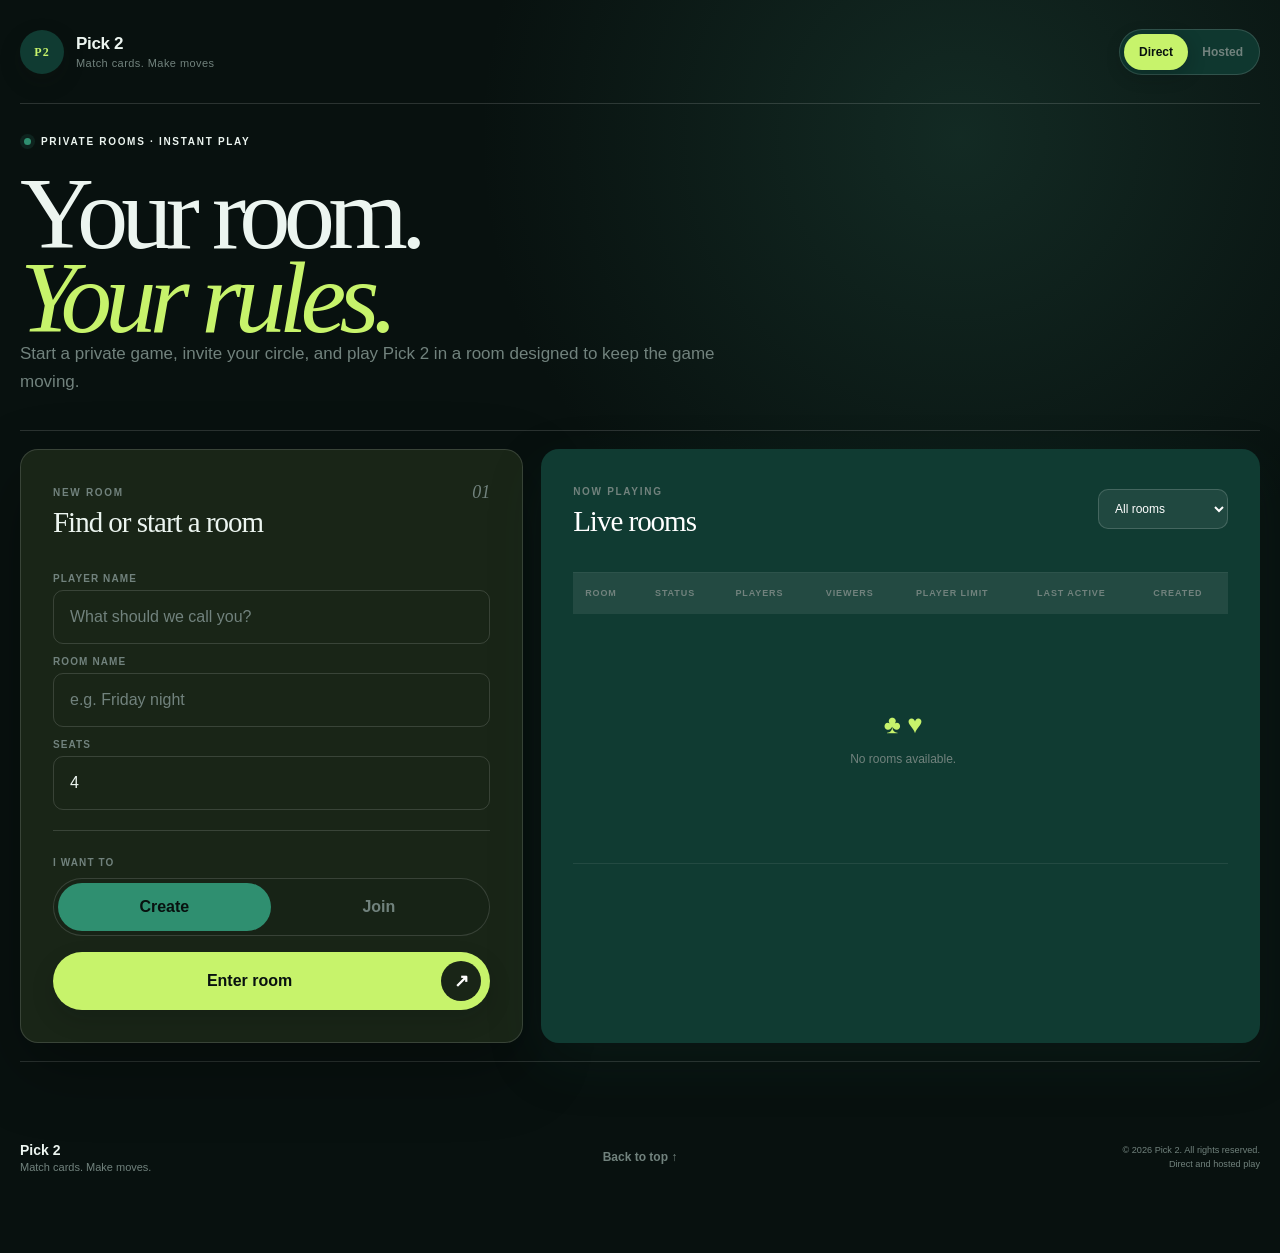
==== commit cd362019: "style adjustments" ====
--- a/index.html
+++ b/index.html
@@ -49,7 +49,9 @@
         }
     </script>
 </head>
+
 <body data-page="home">
+
 <main class="site-shell">
     <header id="app-header">
         <h1>
@@ -72,7 +74,6 @@
             </label>
         </aside>
     </header>
-
     <article id="home-view" aria-labelledby="hero-title">
         <header class="hero">
             <section class="eyebrow">Private rooms · Instant play</section>
@@ -84,7 +85,6 @@
                 <aside class="card-fan" aria-hidden="true"></aside>
             </section>
         </header>
-
         <section id="home-directory">
             <aside id="registration">
                 <header class="panel-header">
@@ -169,7 +169,6 @@
             </aside>
         </section>
     </article>
-
     <article id="network-connection-view" data-status="connecting" aria-labelledby="network-connection-title" hidden>
         <header class="network-panel-header">
             <span class="section-kicker">Hosted mode</span>
@@ -188,7 +187,6 @@
             <i id="network-connection-indicator" aria-hidden="true"></i>
         </section>
     </article>
-
     <footer id="app-footer">
         <div id="app-footer-brand">
             <strong>Pick 2</strong>
--- a/ui/styles/base.css
+++ b/ui/styles/base.css
@@ -17,7 +17,7 @@
     --blue: dodgerblue;
     --orange: #f2a65a;
     --ink: #ecf5f0;
-    --white: #fbfffd;
+    --white: #ffffff;
     --cyan: #5de3df;
     --gold: gold;
 
--- a/ui/styles/home.css
+++ b/ui/styles/home.css
@@ -184,7 +184,7 @@
 
 #registration {
     border: 1px solid var(--line);
-    --dark-green: color-mix(in srgb, var(--light-green) 7%, var(--black));;
+    --dark-green: color-mix(in srgb, var(--light-green) 9%, var(--black));;
     background: var(--dark-green);
     box-shadow: var(--shadow);
 }
@@ -298,7 +298,6 @@
 
 #request-mode-control > label:has(input:checked) span {
     background: var(--green);
-    color: var(--light-green);
     box-shadow: none;
 }
 
@@ -430,7 +429,6 @@
 }
 
 #network-connection-message {
-    max-width: 520px;
     margin: 0;
     color: var(--gray);
     font-size: 17px;
